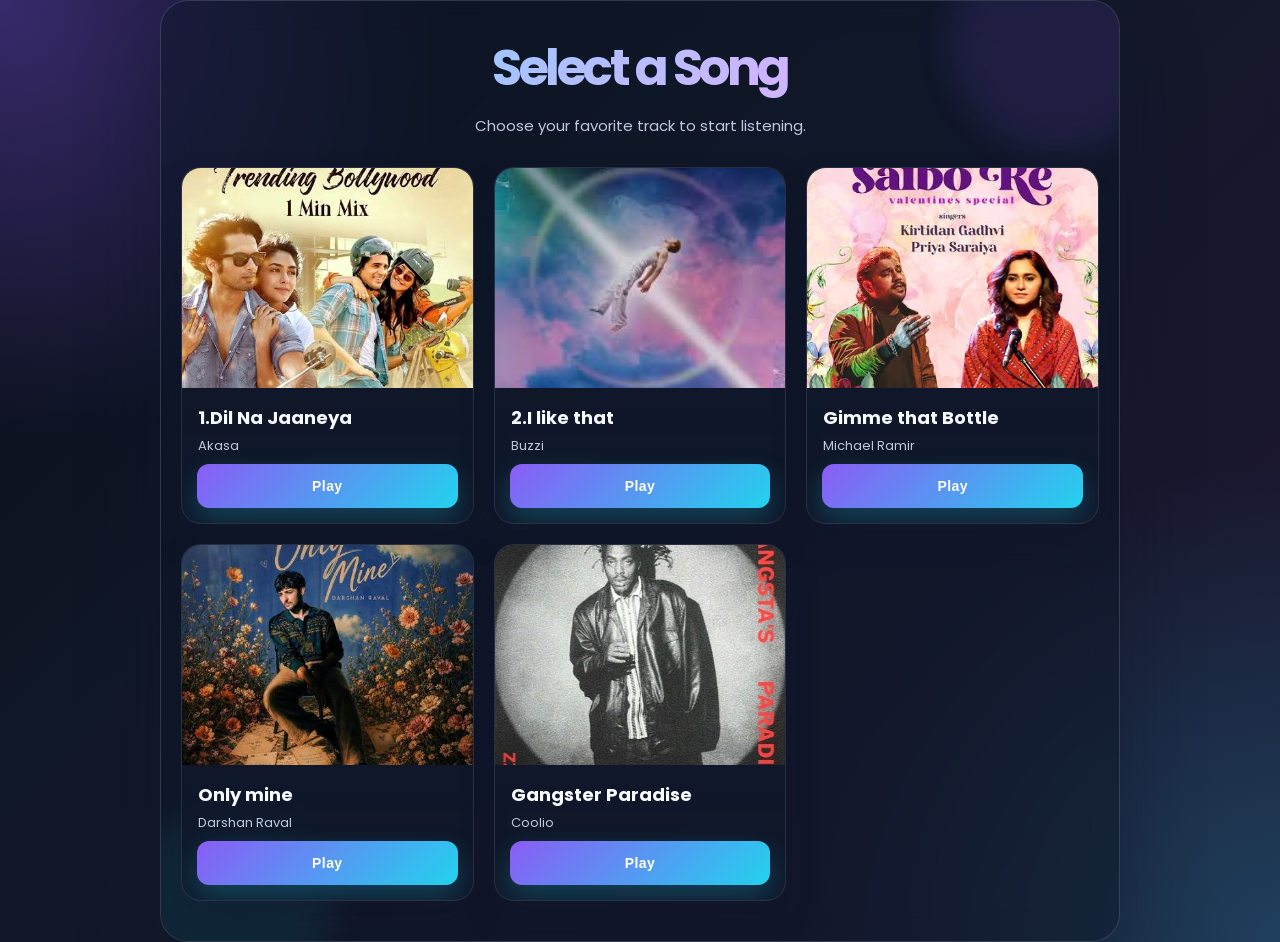
==== index.html @ 05fae1e7 "Add music player application" ====
<!DOCTYPE html>
<html lang="en">

<head>
  <meta charset="UTF-8">
  <meta name="viewport" content="width=device-width, initial-scale=1.0">
  <link
    href="https://fonts.googleapis.com/css2?family=Montserrat&amp;family=Poppins:wght@300;400;500;600;700;800;900&amp;display=swap"
    rel="stylesheet">
  <link rel="stylesheet" href="home.css">
  <title>Select a Song</title>
</head>

<body>
  <div class="selection-page">
    <div class="selection-header">
      <h1>Select a Song</h1>
      <p>Choose your favorite track to start listening.</p>
    </div>
    <div id="song-list" class="song-list"></div>
  </div>

  <script src="selection.js"></script>
</body>

</html>
---- home.css ----
:root {
  --bg-1: #070b17;
  --bg-2: #111827;
  --bg-3: #1e1633;
  --panel: rgba(15, 23, 42, 0.72);
  --panel-soft: rgba(17, 24, 39, 0.88);
  --line: rgba(148, 163, 184, 0.25);
  --text: #edf3ff;
  --muted: #bdc9df;
  --accent: #8b5cf6;
  --accent-2: #22d3ee;
  --accent-3: #f472b6;
  --shadow: rgba(139, 92, 246, 0.42);
}

* {
  padding: 0;
  margin: 0;
  box-sizing: border-box;
}

html {
  font-size: 62.5%;
}

body {
  font-family: 'Poppins', 'Montserrat', sans-serif;
  background:
    radial-gradient(circle at top left, rgba(139, 92, 246, 0.38), transparent 28%),
    radial-gradient(circle at bottom right, rgba(34, 211, 238, 0.22), transparent 30%),
    linear-gradient(135deg, var(--bg-1) 0%, var(--bg-2) 36%, var(--bg-3) 100%);
  min-height: 100vh;
  display: flex;
  justify-content: center;
  align-items: center;
  color: var(--text);
  -webkit-tap-highlight-color: transparent;
}

.container {
  width: min(42rem, 90vw);
}

.selection-page {
  width: min(96rem, 92vw);
  padding: 3rem 2rem 4rem;
  background: rgba(15, 23, 42, 0.52);
  border: 1px solid var(--line);
  border-radius: 2.8rem;
  box-shadow: 0 30px 80px rgba(15, 23, 42, 0.45);
  position: relative;
  overflow: hidden;
  backdrop-filter: blur(16px);
}

.selection-page::before,
.selection-page::after {
  content: "";
  position: absolute;
  border-radius: 50%;
  filter: blur(18px);
  opacity: 0.7;
}

.selection-page::before {
  width: 22rem;
  height: 22rem;
  background: rgba(139, 92, 246, 0.18);
  right: -5rem;
  top: -7rem;
}

.selection-page::after {
  width: 20rem;
  height: 20rem;
  background: rgba(34, 211, 238, 0.12);
  left: -3rem;
  bottom: -6rem;
}

.selection-header {
  position: relative;
  z-index: 1;
  text-align: center;
  margin-bottom: 3rem;
}

.selection-header h1 {
  font-size: clamp(3.2rem, 4vw, 5rem);
  margin-bottom: 0.8rem;
  background: linear-gradient(135deg, #ffffff 0%, #9cc7ff 30%, #d0b4ff 65%, #7dd3fc 100%);
  -webkit-background-clip: text;
  background-clip: text;
  color: transparent;
  letter-spacing: -0.07em;
}

.selection-header p {
  font-size: 1.5rem;
  color: var(--muted);
}

.song-list {
  position: relative;
  z-index: 1;
  display: grid;
  grid-template-columns: repeat(auto-fit, minmax(220px, 1fr));
  gap: 2rem;
}

.song-card {
  background: linear-gradient(180deg, rgba(18, 27, 42, 0.95), rgba(15, 23, 42, 0.8));
  border: 1px solid rgba(148, 163, 184, 0.18);
  border-radius: 2rem;
  overflow: hidden;
  box-shadow: 0 18px 32px rgba(15, 23, 42, 0.28);
  display: flex;
  flex-direction: column;
  transition: transform 0.25s ease, box-shadow 0.25s ease, border-color 0.25s ease;
}

.song-card:hover {
  transform: translateY(-6px);
  border-color: rgba(34, 211, 238, 0.55);
  box-shadow: 0 28px 48px rgba(34, 211, 238, 0.12);
}

.song-cover {
  width: 100%;
  height: 220px;
  object-fit: cover;
  display: block;
  filter: saturate(1.1) contrast(1.05);
}

.song-info {
  padding: 1.6rem 1.6rem 0.8rem;
  flex: 1;
}

.song-info h2 {
  font-size: 1.8rem;
  margin-bottom: 0.5rem;
  color: #f8fbff;
}

.song-info p {
  font-size: 1.3rem;
  color: var(--muted);
}

.song-button {
  margin: 0 1.5rem 1.5rem;
  border: none;
  background: linear-gradient(135deg, var(--accent), var(--accent-2));
  color: #fff;
  padding: 1rem 1.2rem;
  border-radius: 1.2rem;
  cursor: pointer;
  font-size: 1.4rem;
  font-weight: 700;
  letter-spacing: 0.03em;
  box-shadow: 0 12px 28px rgba(34, 211, 238, 0.24);
  transition: transform 0.2s ease, box-shadow 0.2s ease;
  min-height: 4.4rem;
  -webkit-tap-highlight-color: transparent;
}

.song-button:hover {
  transform: translateY(-2px);
  box-shadow: 0 16px 34px rgba(139, 92, 246, 0.28);
}

.player-container {
  padding-top: 2rem;
}

.back-link {
  display: inline-block;
  margin-bottom: 1.5rem;
  font-size: 1.4rem;
  color: #e0e7ff;
  text-decoration: none;
  font-weight: 600;
  opacity: 0.9;
}

.heading {
  color: #f8fbff;
  text-align: center;
  font-size: clamp(3rem, 5vw, 5rem);
  font-weight: 700;
  letter-spacing: 0.08em;
  text-transform: uppercase;
  margin-bottom: 1.5rem;
  text-shadow: 0 12px 25px rgba(139, 92, 246, 0.35);
}

.music-container {
  background: linear-gradient(180deg, rgba(15, 23, 42, 0.92), rgba(15, 23, 42, 0.78));
  border: 1px solid rgba(148, 163, 184, 0.2);
  border-radius: 2.2rem;
  box-shadow: 0 28px 55px rgba(15, 23, 42, 0.48);
  padding: 1rem 2rem 1.8rem;
  margin-top: 7rem;
  display: flex;
  flex-direction: column;
  justify-content: center;
  align-items: center;
  position: relative;
  overflow: hidden;
}

.music-container::before {
  content: "";
  position: absolute;
  inset: 0;
  background: linear-gradient(135deg, rgba(139, 92, 246, 0.14), rgba(34, 211, 238, 0.08));
  pointer-events: none;
}

#cover-box {
  border-radius: 1.8rem;
  box-shadow: 0 18px 30px rgba(15, 23, 42, 0.35);
  position: relative;
  bottom: 4rem;
  width: 85%;
  border: 1px solid rgba(255, 255, 255, 0.14);
  overflow: hidden;
}

#cover {
  border-radius: inherit;
  display: block;
  height: 100%;
  width: 100%;
  object-fit: cover;
}

#music-box,
#music-info,
#control-box,
#timer-bar {
  position: relative;
  z-index: 1;
}

#music-box {
  width: 100%;
}

#music-info {
  text-align: center;
  width: 100%;
  position: relative;
  bottom: 2rem;
}

#title {
  font-size: 2.3rem;
  font-weight: 700;
  color: #fff;
}

#artist {
  font-size: 1.4rem;
  font-weight: 500;
  color: var(--muted);
  margin-top: 0.4rem;
}

#progress-container {
  height: 0.7rem;
  width: 100%;
  background: rgba(148, 163, 184, 0.16);
  margin: 2rem 0 1rem;
  cursor: pointer;
  border-radius: 999px;
  overflow: hidden;
}

#progress {
  background: linear-gradient(90deg, var(--accent), var(--accent-2), var(--accent-3));
  width: 0%;
  height: inherit;
  border-radius: inherit;
  transition: width 100ms ease-in;
  box-shadow: 0 0 18px rgba(34, 211, 238, 0.4);
}

#timer-bar {
  display: flex;
  justify-content: space-between;
  font-size: 1.3rem;
  color: var(--muted);
}

#control-box {
  display: flex;
  justify-content: center;
  align-items: center;
  padding: 1rem 0 0.2rem;
  gap: 1rem;
}

.btn {
  display: inline-flex;
  align-items: center;
  justify-content: center;
  font-size: 2.1rem;
  font-weight: 700;
  font-family: 'Segoe UI Symbol', 'Arial', sans-serif;
  width: 5rem;
  height: 5rem;
  min-width: 5rem;
  min-height: 5rem;
  cursor: pointer;
  border: 1px solid rgba(148, 163, 184, 0.18);
  outline: none;
  border-radius: 50%;
  background: rgba(148, 163, 184, 0.08);
  color: #dfe8ff;
  transition: transform 0.2s ease, background 0.2s ease, color 0.2s ease, box-shadow 0.2s ease;
  padding: 0;
  -webkit-tap-highlight-color: transparent;
}

.special-btn {
  display: inline-flex;
  align-items: center;
  justify-content: center;
  background: linear-gradient(135deg, #8b5cf6 0%, #6ee7f9 100%);
  color: #fff;
  font-size: 2.8rem;
  font-weight: 700;
  font-family: 'Segoe UI Symbol', 'Arial', sans-serif;
  width: 6.8rem;
  height: 6.8rem;
  min-width: 6.8rem;
  min-height: 6.8rem;
  margin: 0 0.5rem;
  padding: 0;
  cursor: pointer;
  border: 2px solid rgba(255, 255, 255, 0.25);
  outline: none;
  border-radius: 50%;
  box-shadow: 0 18px 34px rgba(139, 92, 246, 0.38), inset 0 2px 12px rgba(255, 255, 255, 0.24);
  transition: transform 0.2s ease, box-shadow 0.2s ease, filter 0.2s ease;
  line-height: 1;
  -webkit-tap-highlight-color: transparent;
}

.logout-btn {
  display: inline-flex;
  align-items: center;
  justify-content: center;
  margin-top: 1.5rem;
  text-decoration: none;
  color: #fff;
  background: linear-gradient(135deg, rgba(153, 69, 255, 0.95), rgba(34, 211, 238, 0.9));
  padding: 1rem 2rem;
  border-radius: 999px;
  font-weight: 600;
  box-shadow: 0 12px 30px rgba(34, 211, 238, 0.2);
  transition: transform 0.2s ease, box-shadow 0.2s ease;
}

@media (hover: hover) {
  .btn:hover {
    transform: translateY(-2px);
    background: rgba(148, 163, 184, 0.14);
    color: #fff;
    box-shadow: 0 10px 18px rgba(15, 23, 42, 0.3);
  }

  .special-btn:hover {
    transform: translateY(-2px) scale(1.02);
    filter: brightness(1.08);
    box-shadow: 0 22px 38px rgba(139, 92, 246, 0.46);
  }

  .logout-btn:hover {
    transform: translateY(-2px);
    box-shadow: 0 16px 32px rgba(34, 211, 238, 0.24);
  }
}

@media (max-width: 600px) {
  html {
    font-size: 56.25%;
  }

  body {
    padding: 1.6rem 0;
    align-items: flex-start;
  }

  .container {
    width: min(100%, 92vw);
  }

  .selection-page {
    width: min(100%, 92vw);
    padding: 2.2rem 1.2rem 2.6rem;
    border-radius: 2rem;
  }

  .selection-header {
    margin-bottom: 2.4rem;
  }

  .selection-header h1 {
    font-size: 2.8rem;
    line-height: 1.1;
  }

  .selection-header p {
    font-size: 1.3rem;
  }

  .song-list {
    gap: 1.4rem;
    grid-template-columns: 1fr;
  }

  .song-card {
    border-radius: 1.5rem;
  }

  .song-cover {
    height: 180px;
  }

  .song-info {
    padding: 1.3rem 1.3rem 0.8rem;
  }

  .song-info h2 {
    font-size: 1.7rem;
  }

  .song-info p {
    font-size: 1.2rem;
  }

  .song-button {
    margin: 0 1.3rem 1.3rem;
    padding: 0.9rem 1rem;
    font-size: 1.3rem;
  }

  .music-container {
    margin-top: 3.5rem;
    padding: 1rem 1.2rem 1.6rem;
    border-radius: 1.8rem;
  }

  #cover-box {
    width: 88%;
    bottom: 2.8rem;
    border-radius: 1.3rem;
  }

  #music-info {
    bottom: 1.2rem;
  }

  #title {
    font-size: 1.9rem;
  }

  #artist {
    font-size: 1.3rem;
  }

  #progress-container {
    margin-top: 1.6rem;
  }

  #control-box {
    gap: 0.8rem;
    padding-top: 0.7rem;
  }

  .btn {
    width: 4.8rem;
    height: 4.8rem;
    min-width: 4.8rem;
    min-height: 4.8rem;
    font-size: 1.8rem;
  }

  .special-btn {
    width: 6.1rem;
    height: 6.1rem;
    min-width: 6.1rem;
    min-height: 6.1rem;
    font-size: 2.4rem;
  }

  .logout-btn {
    padding: 0.9rem 1.5rem;
    font-size: 1.2rem;
  }

  .heading {
    font-size: 2.6rem;
    letter-spacing: 0.05em;
    margin-bottom: 1rem;
  }

  .player-container {
    padding-top: 1.2rem;
  }

  .back-link {
    font-size: 1.2rem;
    margin-bottom: 1rem;
  }
}
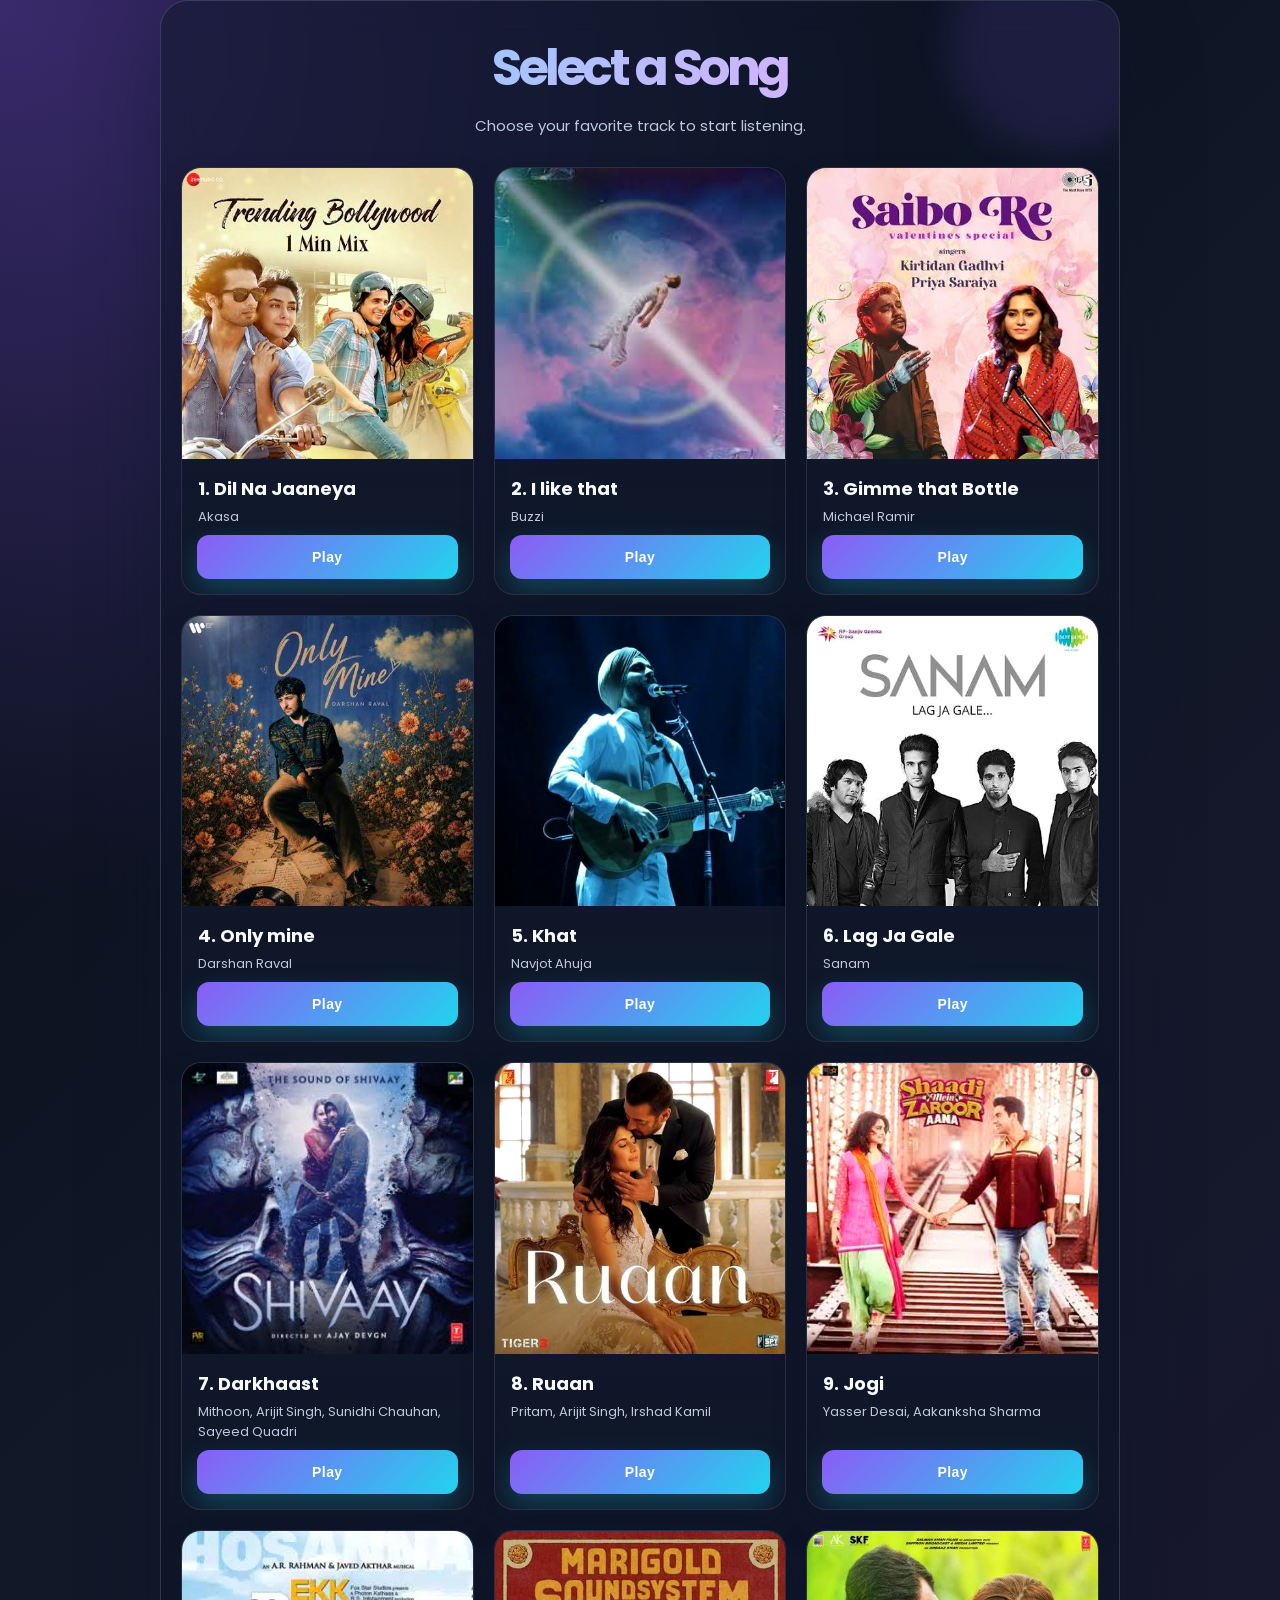
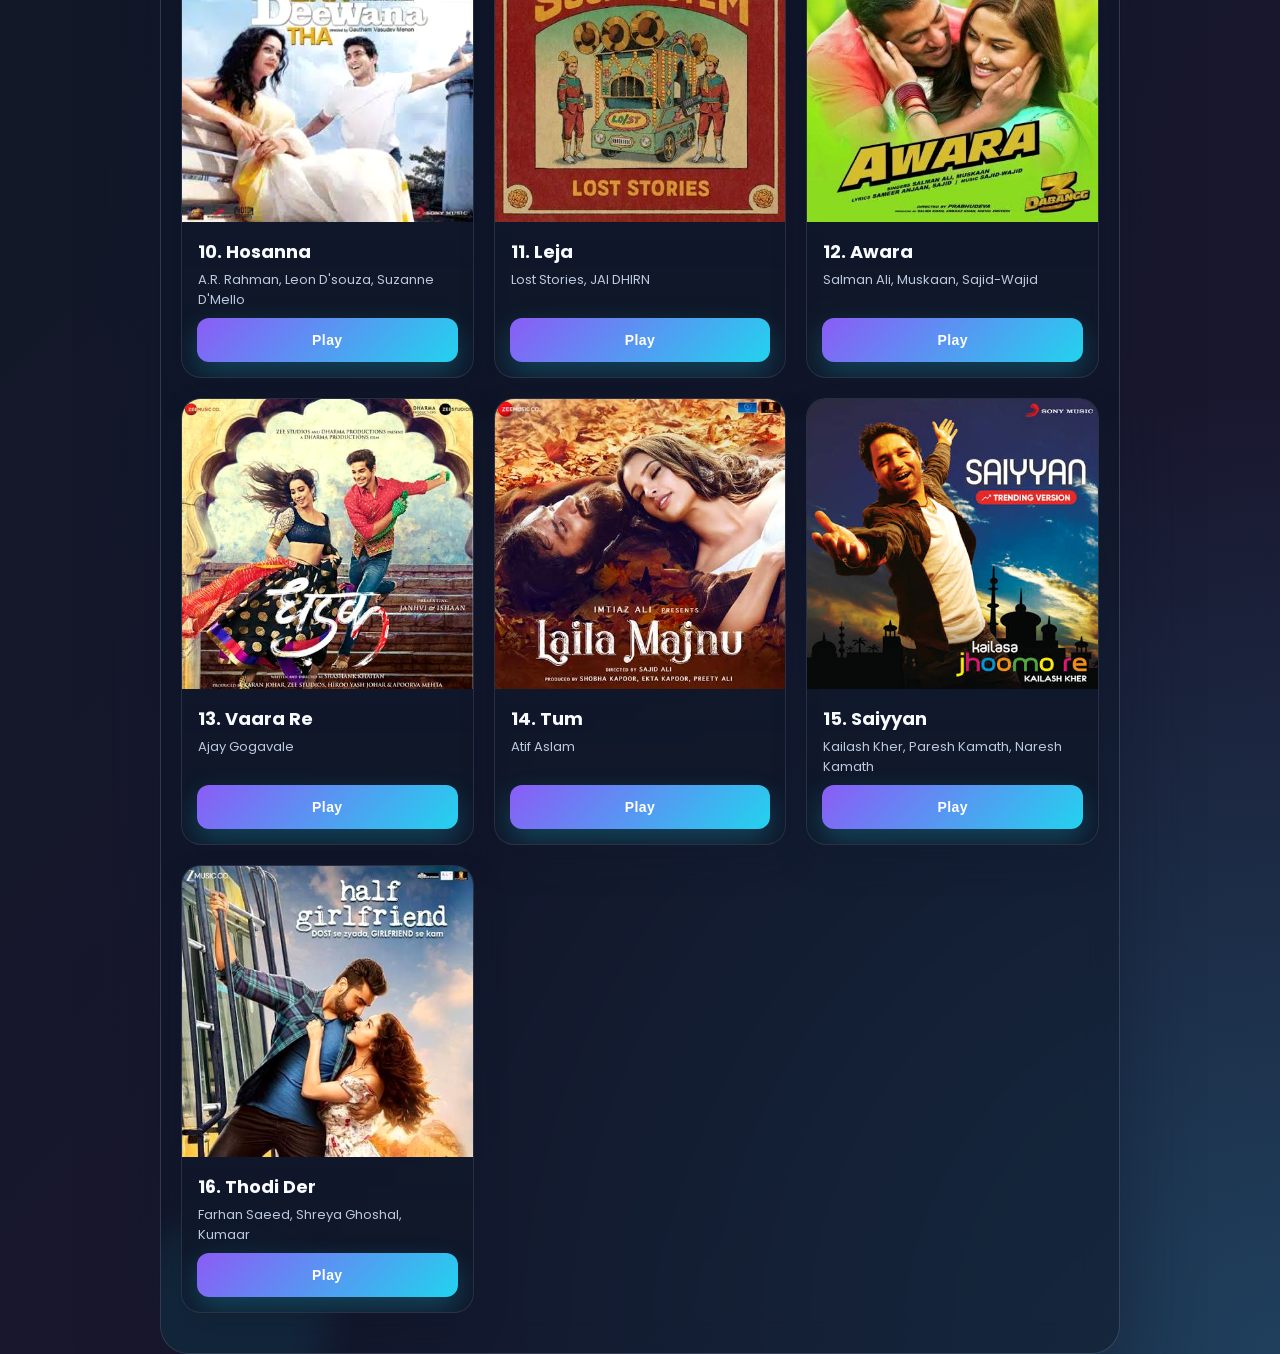
==== commit bc3fdd5b: "make sure" ====
--- a/index.html
+++ b/index.html
@@ -7,7 +7,7 @@
   <link
     href="https://fonts.googleapis.com/css2?family=Montserrat&amp;family=Poppins:wght@300;400;500;600;700;800;900&amp;display=swap"
     rel="stylesheet">
-  <link rel="stylesheet" href="home.css">
+  <link rel="stylesheet" href="home.css?v=2">
   <title>Select a Song</title>
 </head>
 
@@ -20,7 +20,7 @@
     <div id="song-list" class="song-list"></div>
   </div>
 
-  <script src="selection.js"></script>
+  <script src="selection.js?v=2"></script>
 </body>
 
 </html>
--- a/home.css
+++ b/home.css
@@ -116,6 +116,7 @@
   box-shadow: 0 18px 32px rgba(15, 23, 42, 0.28);
   display: flex;
   flex-direction: column;
+  cursor: pointer;
   transition: transform 0.25s ease, box-shadow 0.25s ease, border-color 0.25s ease;
 }
 
@@ -127,10 +128,18 @@
 
 .song-cover {
   width: 100%;
-  height: 220px;
+  height: auto;
+  aspect-ratio: 1 / 1;
   object-fit: cover;
+  object-position: center;
   display: block;
-  filter: saturate(1.1) contrast(1.05);
+  filter: saturate(1.08) contrast(1.04);
+  transition: transform 0.35s ease, filter 0.35s ease;
+}
+
+.song-card:hover .song-cover {
+  transform: scale(1.035);
+  filter: saturate(1.16) contrast(1.06);
 }
 
 .song-info {
@@ -176,13 +185,26 @@
 }
 
 .back-link {
-  display: inline-block;
-  margin-bottom: 1.5rem;
+  display: inline-flex;
+  align-items: center;
+  gap: 0.6rem;
+  margin: 0 auto 1.5rem 0;
+  padding: 0.8rem 1.3rem;
+  border-radius: 999px;
   font-size: 1.4rem;
-  color: #e0e7ff;
+  color: #f8fbff;
   text-decoration: none;
   font-weight: 600;
-  opacity: 0.9;
+  background: rgba(148, 163, 184, 0.1);
+  border: 1px solid rgba(148, 163, 184, 0.18);
+  box-shadow: 0 12px 28px rgba(15, 23, 42, 0.2);
+  transition: transform 0.2s ease, background 0.2s ease, border-color 0.2s ease;
+}
+
+.back-link:hover {
+  transform: translateY(-2px);
+  background: rgba(34, 211, 238, 0.12);
+  border-color: rgba(34, 211, 238, 0.38);
 }
 
 .heading {
@@ -225,6 +247,8 @@
   position: relative;
   bottom: 4rem;
   width: 85%;
+  max-width: 32rem;
+  aspect-ratio: 1 / 1;
   border: 1px solid rgba(255, 255, 255, 0.14);
   overflow: hidden;
 }
@@ -270,22 +294,63 @@
 }
 
 #progress-container {
-  height: 0.7rem;
+  position: relative;
+  height: 2.4rem;
   width: 100%;
-  background: rgba(148, 163, 184, 0.16);
-  margin: 2rem 0 1rem;
+  margin: 1.2rem 0 0.6rem;
   cursor: pointer;
   border-radius: 999px;
-  overflow: hidden;
+  touch-action: none;
+  user-select: none;
+}
+
+#progress-container::before {
+  content: "";
+  position: absolute;
+  top: 50%;
+  right: 0;
+  left: 0;
+  height: 0.7rem;
+  transform: translateY(-50%);
+  border-radius: inherit;
+  background: rgba(148, 163, 184, 0.16);
+}
+
+#progress-container:focus-visible {
+  outline: 2px solid var(--accent-2);
+  outline-offset: 2px;
 }
 
 #progress {
+  position: absolute;
+  top: 50%;
+  left: 0;
+  z-index: 1;
   background: linear-gradient(90deg, var(--accent), var(--accent-2), var(--accent-3));
   width: 0%;
-  height: inherit;
+  height: 0.7rem;
+  transform: translateY(-50%);
   border-radius: inherit;
   transition: width 100ms ease-in;
   box-shadow: 0 0 18px rgba(34, 211, 238, 0.4);
+}
+
+#progress::after {
+  content: "";
+  position: absolute;
+  top: 50%;
+  right: -0.6rem;
+  width: 1.2rem;
+  height: 1.2rem;
+  transform: translateY(-50%);
+  border: 2px solid #fff;
+  border-radius: 50%;
+  background: var(--accent-2);
+  box-shadow: 0 0 10px rgba(34, 211, 238, 0.55);
+}
+
+#progress-container.is-seeking #progress {
+  transition: none;
 }
 
 #timer-bar {
@@ -350,6 +415,12 @@
   -webkit-tap-highlight-color: transparent;
 }
 
+.btn:focus-visible,
+.special-btn:focus-visible {
+  outline: 2px solid #fff;
+  outline-offset: 4px;
+}
+
 .logout-btn {
   display: inline-flex;
   align-items: center;
@@ -424,45 +495,56 @@
   }
 
   .song-card {
+    display: grid;
+    grid-template-columns: 7.2rem minmax(0, 1fr) auto;
+    align-items: center;
+    gap: 1.2rem;
     border-radius: 1.5rem;
+    padding: 0.8rem;
   }
 
   .song-cover {
-    height: 180px;
+    width: 7.2rem;
+    height: 7.2rem;
+    border-radius: 1rem;
   }
 
   .song-info {
-    padding: 1.3rem 1.3rem 0.8rem;
+    min-width: 0;
+    padding: 0;
   }
 
   .song-info h2 {
-    font-size: 1.7rem;
+    font-size: 1.5rem;
+    line-height: 1.25;
   }
 
   .song-info p {
-    font-size: 1.2rem;
+    font-size: 1.15rem;
+    line-height: 1.3;
   }
 
   .song-button {
-    margin: 0 1.3rem 1.3rem;
-    padding: 0.9rem 1rem;
+    margin: 0;
+    padding: 0.8rem 1rem;
     font-size: 1.3rem;
   }
 
   .music-container {
-    margin-top: 3.5rem;
-    padding: 1rem 1.2rem 1.6rem;
+    margin-top: 2rem;
+    padding: 1.6rem 1.2rem 1.8rem;
     border-radius: 1.8rem;
   }
 
   #cover-box {
-    width: 88%;
-    bottom: 2.8rem;
+    width: min(80%, 24rem);
+    bottom: 0;
     border-radius: 1.3rem;
+    margin: 0 auto 1.6rem;
   }
 
   #music-info {
-    bottom: 1.2rem;
+    bottom: 0;
   }
 
   #title {
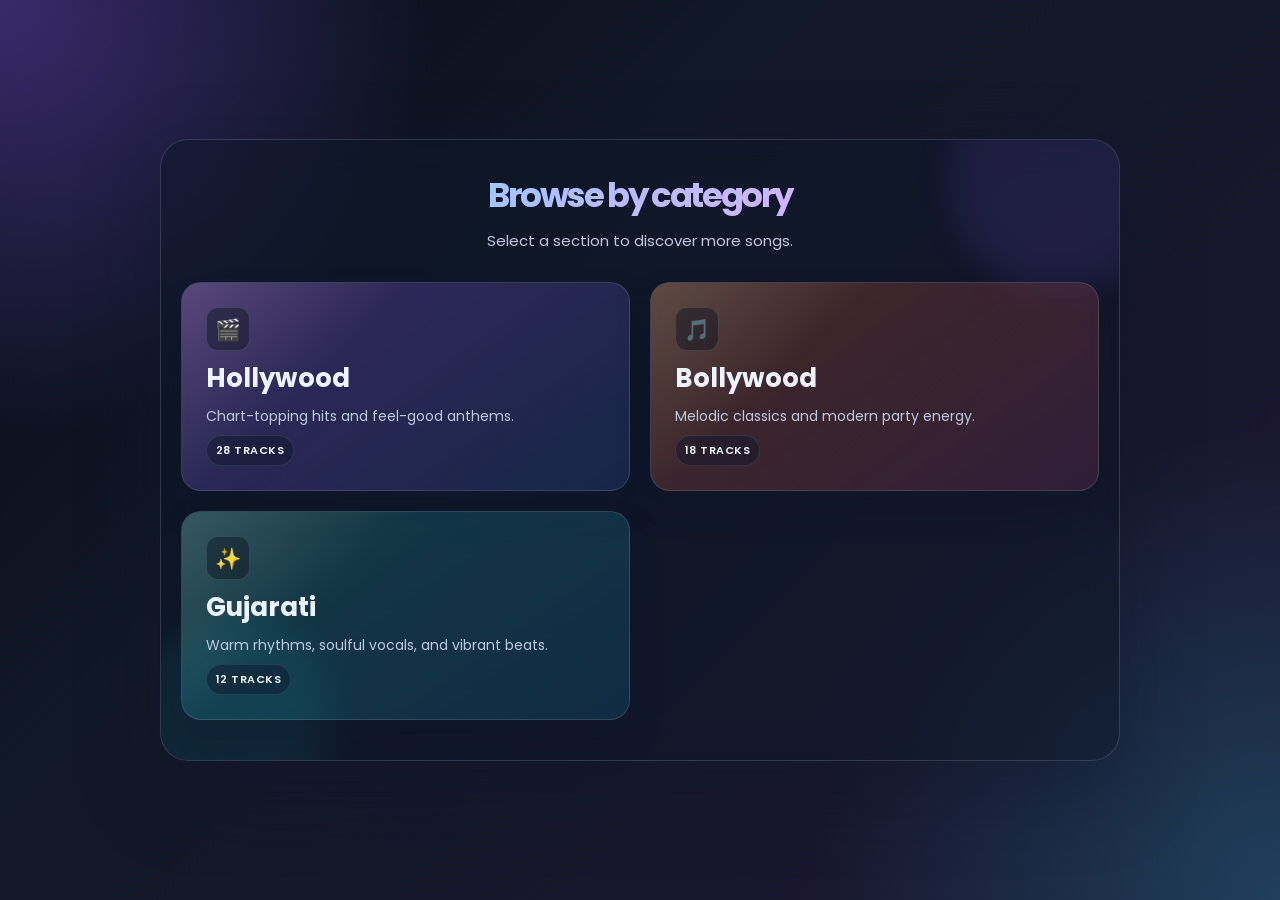
==== commit 7e09da05: "please commit the changes" ====
--- a/index.html
+++ b/index.html
@@ -7,20 +7,38 @@
   <link
     href="https://fonts.googleapis.com/css2?family=Montserrat&amp;family=Poppins:wght@300;400;500;600;700;800;900&amp;display=swap"
     rel="stylesheet">
-  <link rel="stylesheet" href="home.css?v=2">
-  <title>Select a Song</title>
+  <link rel="stylesheet" href="home.css?v=5">
+  <title>Choose a Music Category</title>
 </head>
 
 <body>
   <div class="selection-page">
     <div class="selection-header">
-      <h1>Select a Song</h1>
-      <p>Choose your favorite track to start listening.</p>
+      <h2>Browse by category</h2>
+      <p>Select a section to discover more songs.</p>
     </div>
-    <div id="song-list" class="song-list"></div>
+
+    <nav class="category-list" aria-label="Music categories">
+      <a class="category-card hollywood" href="songs.html?category=Hollywood">
+        <span class="card-icon" aria-hidden="true">🎬</span>
+        <span class="category-card-title">Hollywood</span>
+        <span class="category-card-description">Chart-topping hits and feel-good anthems.</span>
+        <span class="card-meta">28 tracks</span>
+      </a>
+      <a class="category-card bollywood" href="songs.html?category=Bollywood">
+        <span class="card-icon" aria-hidden="true">🎵</span>
+        <span class="category-card-title">Bollywood</span>
+        <span class="category-card-description">Melodic classics and modern party energy.</span>
+        <span class="card-meta">18 tracks</span>
+      </a>
+      <a class="category-card gujarati" href="songs.html?category=Gujarati">
+        <span class="card-icon" aria-hidden="true">✨</span>
+        <span class="category-card-title">Gujarati</span>
+        <span class="category-card-description">Warm rhythms, soulful vocals, and vibrant beats.</span>
+        <span class="card-meta">12 tracks</span>
+      </a>
+    </nav>
   </div>
-
-  <script src="selection.js?v=2"></script>
 </body>
 
 </html>
--- a/home.css
+++ b/home.css
@@ -85,7 +85,8 @@
   margin-bottom: 3rem;
 }
 
-.selection-header h1 {
+.selection-header h1,
+.selection-header h2 {
   font-size: clamp(3.2rem, 4vw, 5rem);
   margin-bottom: 0.8rem;
   background: linear-gradient(135deg, #ffffff 0%, #9cc7ff 30%, #d0b4ff 65%, #7dd3fc 100%);
@@ -95,9 +96,117 @@
   letter-spacing: -0.07em;
 }
 
+.selection-header h2 {
+  font-size: clamp(2.4rem, 3vw, 3.4rem);
+}
+
 .selection-header p {
   font-size: 1.5rem;
   color: var(--muted);
+}
+
+.category-list {
+  position: relative;
+  z-index: 1;
+  display: grid;
+  grid-template-columns: repeat(2, minmax(0, 1fr));
+  gap: 2rem;
+}
+
+.category-card {
+  position: relative;
+  min-height: 18rem;
+  padding: 2.4rem;
+  display: flex;
+  flex-direction: column;
+  justify-content: flex-end;
+  gap: 0.8rem;
+  border: 1px solid rgba(148, 163, 184, 0.22);
+  border-radius: 2rem;
+  background: linear-gradient(145deg, rgba(139, 92, 246, 0.28), rgba(34, 211, 238, 0.12));
+  box-shadow: 0 18px 32px rgba(15, 23, 42, 0.28);
+  color: var(--text);
+  text-decoration: none;
+  transition: transform 0.25s ease, border-color 0.25s ease, box-shadow 0.25s ease;
+  overflow: hidden;
+}
+
+.category-card::before {
+  content: "";
+  position: absolute;
+  inset: 0;
+  background: linear-gradient(135deg, rgba(255, 255, 255, 0.15), transparent 35%);
+  pointer-events: none;
+}
+
+.category-card.hollywood {
+  background: linear-gradient(145deg, rgba(168, 85, 247, 0.28), rgba(59, 130, 246, 0.15));
+}
+
+.category-card.bollywood {
+  background: linear-gradient(145deg, rgba(249, 115, 22, 0.22), rgba(236, 72, 153, 0.14));
+}
+
+.category-card.gujarati {
+  background: linear-gradient(145deg, rgba(45, 212, 191, 0.2), rgba(14, 165, 233, 0.14));
+}
+
+.category-card:hover {
+  transform: translateY(-5px);
+  border-color: rgba(34, 211, 238, 0.55);
+  box-shadow: 0 28px 48px rgba(34, 211, 238, 0.12);
+}
+
+.category-card:focus-visible {
+  outline: 2px solid var(--accent-2);
+  outline-offset: 3px;
+}
+
+.card-icon {
+  position: relative;
+  z-index: 1;
+  display: inline-flex;
+  align-items: center;
+  justify-content: center;
+  width: 4.4rem;
+  height: 4.4rem;
+  border-radius: 1.2rem;
+  background: rgba(13, 18, 32, 0.45);
+  border: 1px solid rgba(255, 255, 255, 0.12);
+  font-size: 2.1rem;
+}
+
+.category-card-title {
+  position: relative;
+  z-index: 1;
+  font-size: 2.6rem;
+  font-weight: 700;
+}
+
+.category-card-description {
+  position: relative;
+  z-index: 1;
+  color: var(--muted);
+  font-size: 1.4rem;
+  line-height: 1.5;
+}
+
+.card-meta {
+  position: relative;
+  z-index: 1;
+  align-self: flex-start;
+  display: inline-flex;
+  align-items: center;
+  gap: 0.6rem;
+  padding: 0.6rem 0.9rem;
+  border-radius: 999px;
+  background: rgba(15, 23, 42, 0.46);
+  border: 1px solid rgba(148, 163, 184, 0.16);
+  font-size: 1.1rem;
+  font-weight: 600;
+  letter-spacing: 0.04em;
+  text-transform: uppercase;
+  color: #eef7ff;
 }
 
 .song-list {
@@ -126,6 +235,11 @@
   box-shadow: 0 28px 48px rgba(34, 211, 238, 0.12);
 }
 
+.song-card:focus-visible {
+  outline: 2px solid var(--accent-2);
+  outline-offset: 3px;
+}
+
 .song-cover {
   width: 100%;
   height: auto;
@@ -148,6 +262,12 @@
 }
 
 .song-info h2 {
+  font-size: 1.8rem;
+  margin-bottom: 0.5rem;
+  color: #f8fbff;
+}
+
+.song-info h3 {
   font-size: 1.8rem;
   margin-bottom: 0.5rem;
   color: #f8fbff;
@@ -184,6 +304,253 @@
   padding-top: 2rem;
 }
 
+.songs-view[hidden],
+.player-container[hidden] {
+  display: none;
+}
+
+.songs-view {
+  position: fixed;
+  inset: 0;
+  z-index: 5;
+  overflow-y: auto;
+  padding: 2.4rem 0 10rem;
+  background:
+    radial-gradient(circle at top left, rgba(139, 92, 246, 0.28), transparent 30%),
+    linear-gradient(135deg, var(--bg-1), var(--bg-2) 55%, var(--bg-3));
+}
+
+.songs-view-content {
+  width: min(110rem, 94vw);
+  margin: 0 auto;
+}
+
+.songs-view .selection-header {
+  margin: 1rem 0 2.4rem;
+}
+
+.songs-view .selection-header h1 {
+  font-size: clamp(2.8rem, 4vw, 4.2rem);
+}
+
+.songs-view .song-list {
+  grid-template-columns: 1fr;
+  gap: 0.8rem;
+}
+
+.songs-view .song-card {
+  display: grid;
+  grid-template-columns: 6.4rem minmax(0, 1fr) auto;
+  align-items: center;
+  gap: 1.4rem;
+  padding: 0.8rem 1.2rem 0.8rem 0.8rem;
+  border-radius: 1.4rem;
+}
+
+.songs-view .song-card:hover {
+  transform: none;
+  background: rgba(148, 163, 184, 0.12);
+}
+
+.songs-view .song-card.is-current {
+  border-color: rgba(34, 211, 238, 0.45);
+  background: rgba(34, 211, 238, 0.1);
+}
+
+.songs-view .song-cover {
+  width: 6.4rem;
+  height: 6.4rem;
+  border-radius: 0.8rem;
+}
+
+.songs-view .song-info {
+  padding: 0;
+}
+
+.songs-view .song-info h2 {
+  margin-bottom: 0.3rem;
+}
+
+.songs-view .song-button {
+  margin: 0;
+}
+
+.mini-player {
+  position: fixed;
+  left: 50%;
+  bottom: 0.9rem;
+  z-index: 6;
+  display: grid;
+  grid-template-columns: minmax(0, 1fr) auto minmax(0, 1.15fr);
+  align-items: center;
+  gap: 1.2rem;
+  width: min(86vw, 88rem);
+  min-height: 6.4rem;
+  padding: 0.7rem 1.2rem;
+  transform: translateX(-50%);
+  border: 1px solid rgba(148, 163, 184, 0.24);
+  border-radius: 1.8rem;
+  background:
+    linear-gradient(120deg, rgba(25, 31, 51, 0.98), rgba(8, 14, 29, 0.98) 58%),
+    var(--panel-soft);
+  box-shadow:
+    0 18px 50px rgba(0, 0, 0, 0.48),
+    0 0 28px rgba(139, 92, 246, 0.12);
+  backdrop-filter: blur(18px);
+}
+
+.mini-track {
+  min-width: 0;
+  display: flex;
+  align-items: center;
+  gap: 0.9rem;
+  padding: 0;
+  border: 0;
+  background: transparent;
+  color: inherit;
+  font: inherit;
+  text-align: left;
+  cursor: pointer;
+}
+
+.mini-track:focus-visible {
+  outline: 2px solid var(--accent-2);
+  outline-offset: 3px;
+  border-radius: 0.8rem;
+}
+
+.mini-cover {
+  width: 4.4rem;
+  height: 4.4rem;
+  flex: 0 0 auto;
+  border-radius: 1rem;
+  object-fit: cover;
+  box-shadow: 0 5px 16px rgba(0, 0, 0, 0.38);
+}
+
+.mini-track-info {
+  min-width: 0;
+  display: flex;
+  flex-direction: column;
+  gap: 0.3rem;
+}
+
+.mini-title-row {
+  min-width: 0;
+  display: flex;
+  align-items: center;
+  gap: 0.6rem;
+}
+
+.mini-track-info strong,
+.mini-track-info span {
+  overflow: hidden;
+  text-overflow: ellipsis;
+  white-space: nowrap;
+}
+
+.mini-track-info strong {
+  font-size: 1.3rem;
+}
+
+.mini-equalizer {
+  display: inline-flex;
+  align-items: flex-end;
+  gap: 0.2rem;
+  height: 1.2rem;
+  flex: 0 0 auto;
+  opacity: 0;
+  transition: opacity 0.2s ease;
+}
+
+.mini-player.is-playing .mini-equalizer {
+  opacity: 1;
+}
+
+.mini-equalizer i {
+  width: 0.25rem;
+  height: 35%;
+  border-radius: 1rem;
+  background: linear-gradient(180deg, var(--accent-2), var(--accent));
+  transform-origin: bottom;
+}
+
+.mini-player.is-playing .mini-equalizer i {
+  animation: mini-equalize 0.8s ease-in-out infinite alternate;
+}
+
+.mini-player.is-playing .mini-equalizer i:nth-child(2) {
+  animation-delay: 0.2s;
+}
+
+.mini-player.is-playing .mini-equalizer i:nth-child(3) {
+  animation-delay: 0.4s;
+}
+
+@keyframes mini-equalize {
+  from {
+    transform: scaleY(0.5);
+  }
+  to {
+    transform: scaleY(2.4);
+  }
+}
+
+@media (prefers-reduced-motion: reduce) {
+  .mini-player.is-playing .mini-equalizer i {
+    animation: none;
+    height: 80%;
+  }
+}
+
+.mini-track-info span {
+  color: var(--muted);
+  font-size: 1.2rem;
+}
+
+.mini-controls {
+  display: flex;
+  align-items: center;
+  gap: 0.65rem;
+}
+
+.mini-controls .btn {
+  width: 3.3rem;
+  height: 3.3rem;
+  min-width: 3.3rem;
+  min-height: 3.3rem;
+  font-size: 1.6rem;
+  border-color: transparent;
+  background: transparent;
+}
+
+.mini-controls .special-btn {
+  width: 3.9rem;
+  height: 3.9rem;
+  min-width: 3.9rem;
+  min-height: 3.9rem;
+  margin: 0 0.2rem;
+  font-size: 1.8rem;
+  box-shadow: 0 8px 22px rgba(139, 92, 246, 0.3);
+}
+
+.mini-progress {
+  display: flex;
+  align-items: center;
+  min-width: 0;
+  gap: 0.8rem;
+  color: var(--muted);
+  font-size: 1.1rem;
+}
+
+.mini-progress input {
+  min-width: 0;
+  width: 100%;
+  height: 0.4rem;
+  accent-color: var(--accent-2);
+  cursor: pointer;
+}
+
 .back-link {
   display: inline-flex;
   align-items: center;
@@ -291,6 +658,13 @@
   font-weight: 500;
   color: var(--muted);
   margin-top: 0.4rem;
+}
+
+#playback-message {
+  margin-top: 0.8rem;
+  color: #fca5a5;
+  font-size: 1.2rem;
+  line-height: 1.5;
 }
 
 #progress-container {
@@ -480,13 +854,38 @@
     margin-bottom: 2.4rem;
   }
 
-  .selection-header h1 {
+  .selection-header h1,
+  .selection-header h2 {
     font-size: 2.8rem;
     line-height: 1.1;
   }
 
   .selection-header p {
     font-size: 1.3rem;
+  }
+
+  .topbar {
+    flex-direction: column;
+    align-items: stretch;
+    margin-bottom: 1.8rem;
+  }
+
+  .brand {
+    justify-content: center;
+  }
+
+  .category-list {
+    grid-template-columns: 1fr;
+    gap: 1.4rem;
+  }
+
+  .category-card {
+    min-height: 13rem;
+    padding: 1.8rem;
+  }
+
+  .category-card-title {
+    font-size: 2.2rem;
   }
 
   .song-list {
@@ -514,7 +913,8 @@
     padding: 0;
   }
 
-  .song-info h2 {
+  .song-info h2,
+  .song-info h3 {
     font-size: 1.5rem;
     line-height: 1.25;
   }
@@ -595,6 +995,67 @@
     padding-top: 1.2rem;
   }
 
+  .songs-view {
+    padding-top: 1.6rem;
+    padding-bottom: 10rem;
+  }
+
+  .songs-view .song-card {
+    grid-template-columns: 5.6rem minmax(0, 1fr) auto;
+    gap: 1rem;
+  }
+
+  .songs-view .song-cover {
+    width: 5.6rem;
+    height: 5.6rem;
+  }
+
+  .mini-player {
+    grid-template-columns: 1fr auto;
+    bottom: 0.8rem;
+    gap: 0.6rem 1rem;
+    width: calc(100vw - 1.6rem);
+    min-height: 7.2rem;
+    padding: 0.8rem 1rem;
+    border-radius: 1.5rem;
+  }
+
+  .mini-cover {
+    width: 4rem;
+    height: 4rem;
+  }
+
+  .mini-track-info strong {
+    font-size: 1.2rem;
+  }
+
+  .mini-track-info span {
+    font-size: 1.1rem;
+  }
+
+  .mini-controls {
+    gap: 0.6rem;
+  }
+
+  .mini-controls .btn {
+    width: 3rem;
+    height: 3rem;
+    min-width: 3rem;
+    min-height: 3rem;
+  }
+
+  .mini-controls .special-btn {
+    width: 3.6rem;
+    height: 3.6rem;
+    min-width: 3.6rem;
+    min-height: 3.6rem;
+  }
+
+  .mini-progress {
+    grid-column: 1 / -1;
+    gap: 0.6rem;
+  }
+
   .back-link {
     font-size: 1.2rem;
     margin-bottom: 1rem;
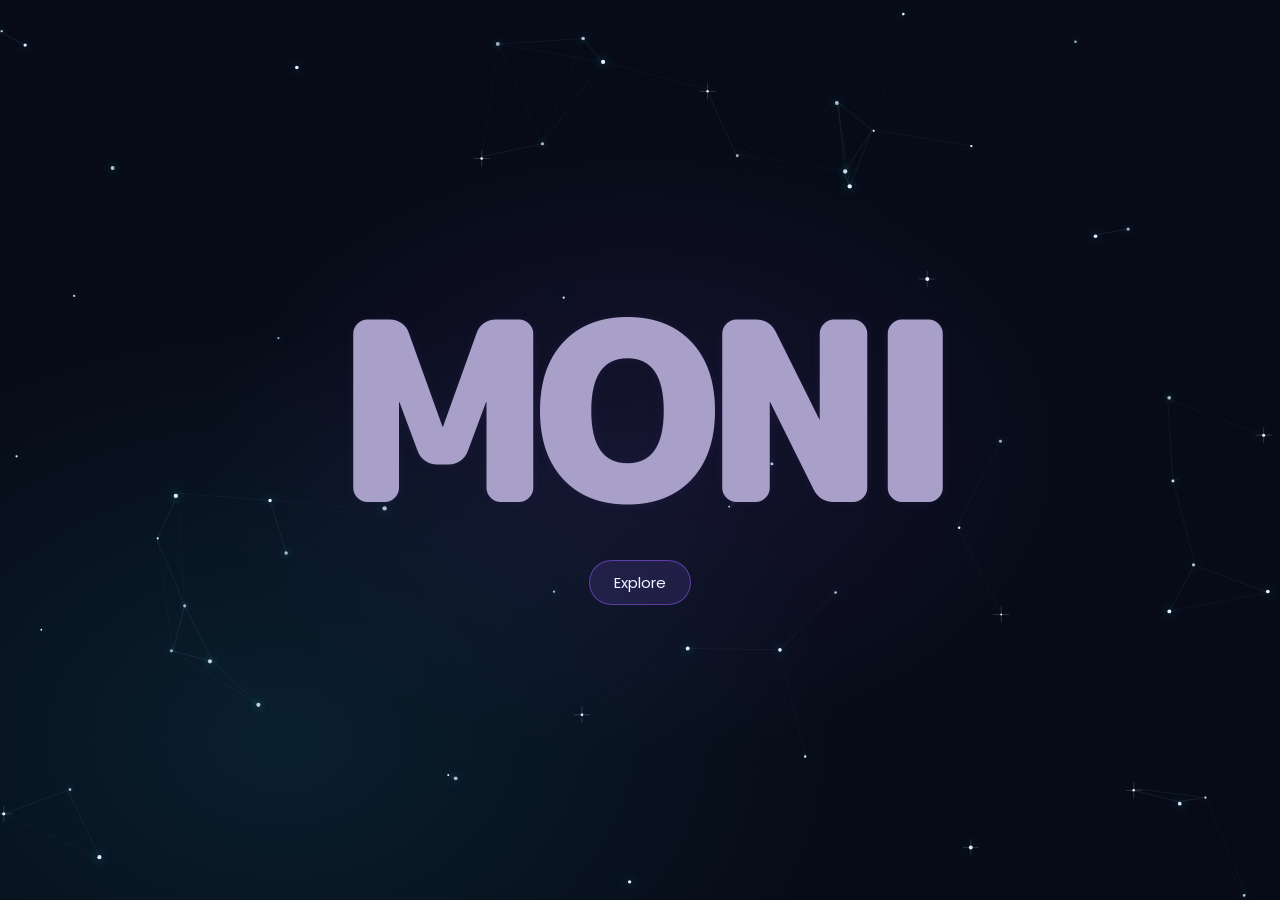
==== commit b198cf8a: "go get the changes" ====
--- a/index.html
+++ b/index.html
@@ -4,15 +4,27 @@
 <head>
   <meta charset="UTF-8">
   <meta name="viewport" content="width=device-width, initial-scale=1.0">
+  <script src="launch.js?v=1"></script>
   <link
     href="https://fonts.googleapis.com/css2?family=Montserrat&amp;family=Poppins:wght@300;400;500;600;700;800;900&amp;display=swap"
     rel="stylesheet">
-  <link rel="stylesheet" href="home.css?v=5">
+  <link
+    href="https://fonts.googleapis.com/css2?family=M+PLUS+Rounded+1c:wght@900&amp;display=swap"
+    rel="stylesheet">
+  <link rel="stylesheet" href="home.css?v=9">
   <title>Choose a Music Category</title>
 </head>
 
 <body>
-  <div class="selection-page">
+  <main class="landing-screen" id="landing-screen">
+    <canvas id="landing-network" class="landing-network" aria-hidden="true"></canvas>
+    <div class="landing-center">
+      <h1 class="landing-wordmark">MONI</h1>
+      <button class="landing-explore" id="landing-explore" type="button">Explore</button>
+    </div>
+  </main>
+
+  <div class="selection-page" id="category-page" hidden>
     <div class="selection-header">
       <h2>Browse by category</h2>
       <p>Select a section to discover more songs.</p>
@@ -39,6 +51,7 @@
       </a>
     </nav>
   </div>
+  <script src="landing.js?v=3"></script>
 </body>
 
 </html>
--- a/home.css
+++ b/home.css
@@ -53,6 +53,74 @@
   backdrop-filter: blur(16px);
 }
 
+.landing-screen[hidden],
+.selection-page[hidden] {
+  display: none;
+}
+
+.landing-screen {
+  position: fixed;
+  inset: 0;
+  z-index: 20;
+  display: grid;
+  place-items: center;
+  overflow: hidden;
+  background:
+    radial-gradient(ellipse at center, rgba(139, 92, 246, 0.11), transparent 48%),
+    radial-gradient(ellipse at 22% 82%, rgba(34, 211, 238, 0.1), transparent 40%),
+    #070b17;
+}
+
+.landing-network {
+  position: absolute;
+  inset: 0;
+  width: 100%;
+  height: 100%;
+  pointer-events: none;
+}
+
+.landing-center {
+  position: relative;
+  z-index: 1;
+  display: grid;
+  justify-items: center;
+  gap: clamp(2rem, 5vh, 4rem);
+  padding: 2rem;
+}
+
+.landing-wordmark {
+  font-family: "M PLUS Rounded 1c", "Poppins", sans-serif;
+  color: #a9a0c9;
+  font-size: clamp(9rem, 25vw, 25rem);
+  font-weight: 900;
+  letter-spacing: -0.075em;
+  line-height: 0.9;
+  text-shadow: 0 0 1.2rem rgba(139, 92, 246, 0.08);
+}
+
+.landing-explore {
+  padding: 1rem 2.4rem;
+  border: 1px solid rgba(139, 92, 246, 0.55);
+  border-radius: 999px;
+  background: rgba(139, 92, 246, 0.14);
+  color: #e9f6ff;
+  font: inherit;
+  font-size: 1.5rem;
+  cursor: pointer;
+  transition: background 0.2s ease, border-color 0.2s ease;
+}
+
+.landing-explore:hover {
+  border-color: rgba(34, 211, 238, 0.8);
+  background: linear-gradient(110deg, rgba(139, 92, 246, 0.36), rgba(34, 211, 238, 0.24));
+  box-shadow: 0 0 2.8rem rgba(139, 92, 246, 0.24);
+}
+
+.landing-explore:focus-visible {
+  outline: 2px solid #9edaff;
+  outline-offset: 4px;
+}
+
 .selection-page::before,
 .selection-page::after {
   content: "";
@@ -109,18 +177,20 @@
   position: relative;
   z-index: 1;
   display: grid;
-  grid-template-columns: repeat(2, minmax(0, 1fr));
-  gap: 2rem;
+  grid-template-columns: 1fr;
+  gap: 1.2rem;
 }
 
 .category-card {
   position: relative;
-  min-height: 18rem;
-  padding: 2.4rem;
-  display: flex;
-  flex-direction: column;
-  justify-content: flex-end;
-  gap: 0.8rem;
+  min-height: 13rem;
+  padding: 1.8rem 2rem;
+  display: grid;
+  grid-template-columns: 4.4rem minmax(0, 1fr) auto;
+  grid-template-rows: auto auto;
+  align-items: center;
+  column-gap: 1.6rem;
+  row-gap: 0.4rem;
   border: 1px solid rgba(148, 163, 184, 0.22);
   border-radius: 2rem;
   background: linear-gradient(145deg, rgba(139, 92, 246, 0.28), rgba(34, 211, 238, 0.12));
@@ -163,6 +233,8 @@
 }
 
 .card-icon {
+  grid-column: 1;
+  grid-row: 1 / 3;
   position: relative;
   z-index: 1;
   display: inline-flex;
@@ -177,6 +249,8 @@
 }
 
 .category-card-title {
+  grid-column: 2;
+  grid-row: 1;
   position: relative;
   z-index: 1;
   font-size: 2.6rem;
@@ -184,6 +258,8 @@
 }
 
 .category-card-description {
+  grid-column: 2;
+  grid-row: 2;
   position: relative;
   z-index: 1;
   color: var(--muted);
@@ -192,6 +268,8 @@
 }
 
 .card-meta {
+  grid-column: 3;
+  grid-row: 1 / 3;
   position: relative;
   z-index: 1;
   align-self: flex-start;
@@ -876,16 +954,28 @@
 
   .category-list {
     grid-template-columns: 1fr;
-    gap: 1.4rem;
+    gap: 1rem;
   }
 
   .category-card {
-    min-height: 13rem;
-    padding: 1.8rem;
+    min-height: 11rem;
+    grid-template-columns: 3.6rem minmax(0, 1fr) auto;
+    column-gap: 1rem;
+    padding: 1.2rem;
   }
 
   .category-card-title {
-    font-size: 2.2rem;
+    font-size: 1.9rem;
+  }
+
+  .category-card-description {
+    font-size: 1.2rem;
+    line-height: 1.35;
+  }
+
+  .card-icon {
+    width: 3.6rem;
+    height: 3.6rem;
   }
 
   .song-list {
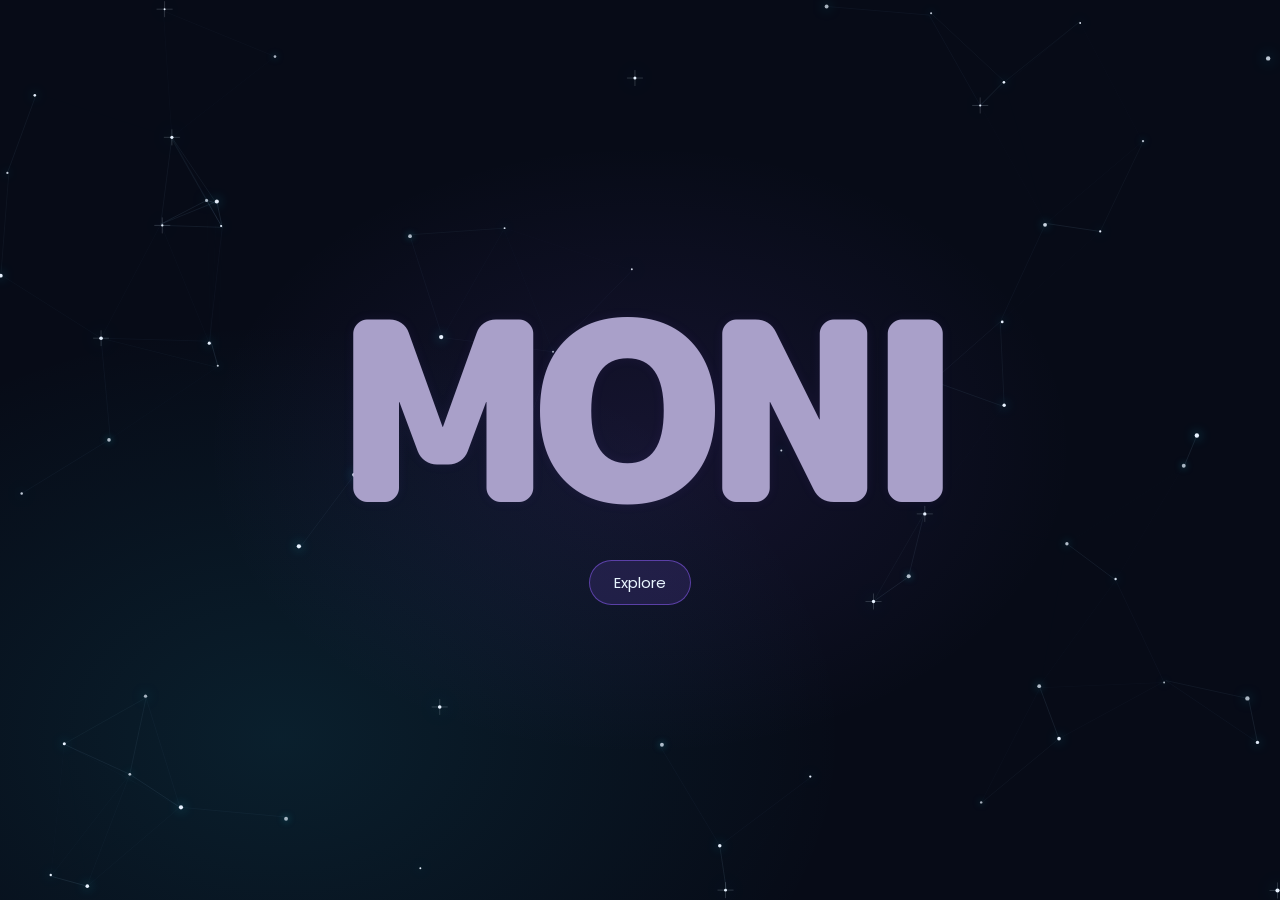
==== commit 74a9adaa: "done the changes" ====
--- a/index.html
+++ b/index.html
@@ -11,7 +11,7 @@
   <link
     href="https://fonts.googleapis.com/css2?family=M+PLUS+Rounded+1c:wght@900&amp;display=swap"
     rel="stylesheet">
-  <link rel="stylesheet" href="home.css?v=9">
+  <link rel="stylesheet" href="home.css?v=10">
   <title>Choose a Music Category</title>
 </head>
 
@@ -49,9 +49,15 @@
         <span class="category-card-description">Warm rhythms, soulful vocals, and vibrant beats.</span>
         <span class="card-meta">12 tracks</span>
       </a>
+      <a class="category-card liked-songs" href="songs.html?category=Liked%20Songs">
+        <span class="card-icon" aria-hidden="true">♥</span>
+        <span class="category-card-title">Liked Songs</span>
+        <span class="category-card-description">Your saved favorites, all in one place.</span>
+        <span class="card-meta" id="liked-song-count">0 songs</span>
+      </a>
     </nav>
   </div>
-  <script src="landing.js?v=3"></script>
+  <script src="landing.js?v=4"></script>
 </body>
 
 </html>
--- a/home.css
+++ b/home.css
@@ -221,6 +221,10 @@
   background: linear-gradient(145deg, rgba(45, 212, 191, 0.2), rgba(14, 165, 233, 0.14));
 }
 
+.category-card.liked-songs {
+  background: linear-gradient(145deg, rgba(236, 72, 153, 0.28), rgba(239, 68, 68, 0.14));
+}
+
 .category-card:hover {
   transform: translateY(-5px);
   border-color: rgba(34, 211, 238, 0.55);
@@ -293,6 +297,16 @@
   display: grid;
   grid-template-columns: repeat(auto-fit, minmax(220px, 1fr));
   gap: 2rem;
+}
+
+.empty-song-list {
+  grid-column: 1 / -1;
+  margin: 0;
+  padding: 2rem;
+  border: 1px dashed rgba(148, 163, 184, 0.3);
+  border-radius: 1.4rem;
+  color: var(--muted);
+  text-align: center;
 }
 
 .song-card {
@@ -663,13 +677,23 @@
   text-shadow: 0 12px 25px rgba(139, 92, 246, 0.35);
 }
 
+.music-container > .heading::after {
+  content: "";
+  display: block;
+  width: 10rem;
+  height: 0.5rem;
+  margin: 1rem auto 0;
+  border-radius: 999px;
+  background: linear-gradient(90deg, var(--accent), var(--accent-2));
+}
+
 .music-container {
   background: linear-gradient(180deg, rgba(15, 23, 42, 0.92), rgba(15, 23, 42, 0.78));
   border: 1px solid rgba(148, 163, 184, 0.2);
   border-radius: 2.2rem;
   box-shadow: 0 28px 55px rgba(15, 23, 42, 0.48);
   padding: 1rem 2rem 1.8rem;
-  margin-top: 7rem;
+  margin-top: 1.5rem;
   display: flex;
   flex-direction: column;
   justify-content: center;
@@ -707,6 +731,7 @@
 }
 
 #music-box,
+.music-container > .heading,
 #music-info,
 #control-box,
 #timer-bar {
@@ -723,6 +748,57 @@
   width: 100%;
   position: relative;
   bottom: 2rem;
+}
+
+.track-details {
+  display: grid;
+  grid-template-columns: 4.6rem minmax(0, 1fr) 4.6rem;
+  align-items: center;
+  gap: 1rem;
+  margin-bottom: 1.3rem;
+}
+
+.track-copy {
+  min-width: 0;
+  text-align: center;
+}
+
+.round-action {
+  display: inline-grid;
+  width: 4.6rem;
+  height: 4.6rem;
+  place-items: center;
+  border: 1px solid rgba(148, 163, 184, 0.2);
+  border-radius: 50%;
+  background: rgba(148, 163, 184, 0.08);
+  color: #f5f7ff;
+  cursor: pointer;
+  transition: color 0.2s ease, background 0.2s ease, border-color 0.2s ease,
+    transform 0.2s ease;
+}
+
+.round-action svg {
+  width: 2.5rem;
+  height: 2.5rem;
+  fill: transparent;
+  stroke: currentColor;
+  stroke-linecap: round;
+  stroke-linejoin: round;
+  stroke-width: 1.8;
+}
+
+.favorite-action.is-favorite {
+  color: #ff6685;
+  background: rgba(244, 114, 182, 0.14);
+}
+
+.favorite-action.is-favorite svg {
+  fill: currentColor;
+}
+
+.track-details-spacer {
+  width: 4.6rem;
+  height: 4.6rem;
 }
 
 #title {
@@ -867,6 +943,39 @@
   -webkit-tap-highlight-color: transparent;
 }
 
+.mode-btn svg {
+  width: 2.5rem;
+  height: 2.5rem;
+  fill: none;
+  stroke: currentColor;
+  stroke-linecap: round;
+  stroke-linejoin: round;
+  stroke-width: 1.8;
+}
+
+.mode-btn {
+  position: relative;
+}
+
+.mode-btn.is-active {
+  color: #4ade80;
+}
+
+.mode-btn[data-repeat-mode="one"]::after {
+  content: "1";
+  position: absolute;
+  top: 0.45rem;
+  right: 0.45rem;
+  display: grid;
+  width: 1.5rem;
+  height: 1.5rem;
+  place-items: center;
+  border-radius: 50%;
+  background: #4ade80;
+  color: #102018;
+  font: 700 1rem/1 Arial, sans-serif;
+}
+
 .btn:focus-visible,
 .special-btn:focus-visible {
   outline: 2px solid #fff;
@@ -1085,6 +1194,206 @@
     padding-top: 1.2rem;
   }
 
+  body.player-page {
+    min-height: 100vh;
+    min-height: 100svh;
+    padding: 0;
+    align-items: stretch;
+  }
+
+  .player-page .player-container {
+    display: flex;
+    flex-direction: column;
+    width: 100%;
+    min-height: 100vh;
+    min-height: 100svh;
+    padding: max(1.2rem, env(safe-area-inset-top)) 1.6rem
+      max(1.2rem, env(safe-area-inset-bottom));
+  }
+
+  .player-page .heading {
+    flex: 0 0 auto;
+  }
+
+  .player-page .music-container {
+    flex: 1 1 auto;
+    min-height: 0;
+    display: grid;
+    grid-template-rows: auto minmax(0, 1fr) auto;
+    align-items: stretch;
+    margin-top: 0;
+    padding: 2.4rem 1.2rem;
+  }
+
+  .player-page .music-container > .heading {
+    align-self: center;
+    margin: 0;
+    font-size: 2.5rem;
+  }
+
+  .player-page .music-container > .heading::after {
+    width: 10rem;
+    height: 0.5rem;
+    margin-top: 0.8rem;
+  }
+
+  .player-page #cover-box {
+    align-self: center;
+    width: min(68%, 44svh, 36rem);
+    max-height: 100%;
+    margin: 0 auto 1.2rem;
+    padding: 2px;
+    border: 0;
+    border-radius: 2.8rem;
+    background: linear-gradient(135deg, #9b4dff, #22d3ee);
+    box-shadow: 0 1.4rem 3.2rem rgba(0, 0, 0, 0.3);
+  }
+
+  .player-page #cover {
+    border-radius: 2.6rem;
+  }
+
+  .player-page #music-box {
+    align-self: end;
+  }
+
+  .player-page #music-info {
+    bottom: 0;
+  }
+
+  .player-page .track-details {
+    grid-template-columns: 4.8rem minmax(0, 1fr) 4.8rem;
+    gap: 0.8rem;
+    margin-bottom: 1.4rem;
+  }
+
+  .player-page .round-action,
+  .player-page .track-details-spacer {
+    width: 4.8rem;
+    height: 4.8rem;
+  }
+
+  .player-page .round-action svg {
+    width: 2.7rem;
+    height: 2.7rem;
+  }
+
+  .player-page #title {
+    font-size: 2.8rem;
+  }
+
+  .player-page #artist {
+    margin-top: 0.5rem;
+    font-size: 1.9rem;
+  }
+
+  .player-page #progress-container {
+    height: 2.8rem;
+    margin: 1.7rem 0 0.8rem;
+  }
+
+  .player-page #progress-container::before,
+  .player-page #progress,
+  .player-page #progress::after {
+    background: linear-gradient(90deg, var(--accent), var(--accent-2));
+  }
+
+  .player-page #progress-container::before {
+    background: rgba(148, 163, 184, 0.22);
+  }
+
+  .player-page #progress {
+    height: 0.8rem;
+    box-shadow: 0 0 1.2rem rgba(34, 211, 238, 0.35);
+  }
+
+  .player-page #progress::after {
+    right: -0.8rem;
+    width: 1.5rem;
+    height: 1.5rem;
+    border: 3px solid #fff;
+    background: var(--accent-2);
+    box-shadow: 0 0 1rem rgba(34, 211, 238, 0.5);
+  }
+
+  .player-page #timer-bar {
+    font-size: 1.7rem;
+  }
+
+  .player-page #control-box {
+    justify-content: space-between;
+    gap: 0.4rem;
+    padding-top: 1.8rem;
+  }
+
+  .player-page #control-box .btn {
+    position: relative;
+    width: 4.8rem;
+    height: 4.8rem;
+    min-width: 4.8rem;
+    min-height: 4.8rem;
+    border-color: rgba(148, 163, 184, 0.18);
+    background: rgba(148, 163, 184, 0.08);
+    font-size: 2rem;
+  }
+
+  .player-page #control-box .mode-btn {
+    border-color: transparent;
+    background: transparent;
+  }
+
+  .player-page #control-box .mode-btn svg {
+    width: 2.5rem;
+    height: 2.5rem;
+  }
+
+  .player-page #control-box .special-btn {
+    width: 7.6rem;
+    height: 7.6rem;
+    min-width: 7.6rem;
+    min-height: 7.6rem;
+    margin: 0;
+    font-size: 2.9rem;
+  }
+
+  @media (max-height: 700px) {
+    .player-page .music-container {
+      padding-top: 1.6rem;
+      padding-bottom: 1.6rem;
+    }
+
+    .player-page #cover-box {
+      width: min(68%, 38svh, 34rem);
+      margin-bottom: 0.8rem;
+    }
+
+    .player-page .track-details {
+      margin-bottom: 0.7rem;
+    }
+
+    .player-page #progress-container {
+      margin-top: 0.8rem;
+    }
+
+    .player-page #control-box {
+      padding-top: 0.8rem;
+    }
+
+    .player-page #control-box .btn {
+      width: 4.4rem;
+      height: 4.4rem;
+      min-width: 4.4rem;
+      min-height: 4.4rem;
+    }
+
+    .player-page #control-box .special-btn {
+      width: 6.8rem;
+      height: 6.8rem;
+      min-width: 6.8rem;
+      min-height: 6.8rem;
+    }
+  }
+
   .songs-view {
     padding-top: 1.6rem;
     padding-bottom: 10rem;
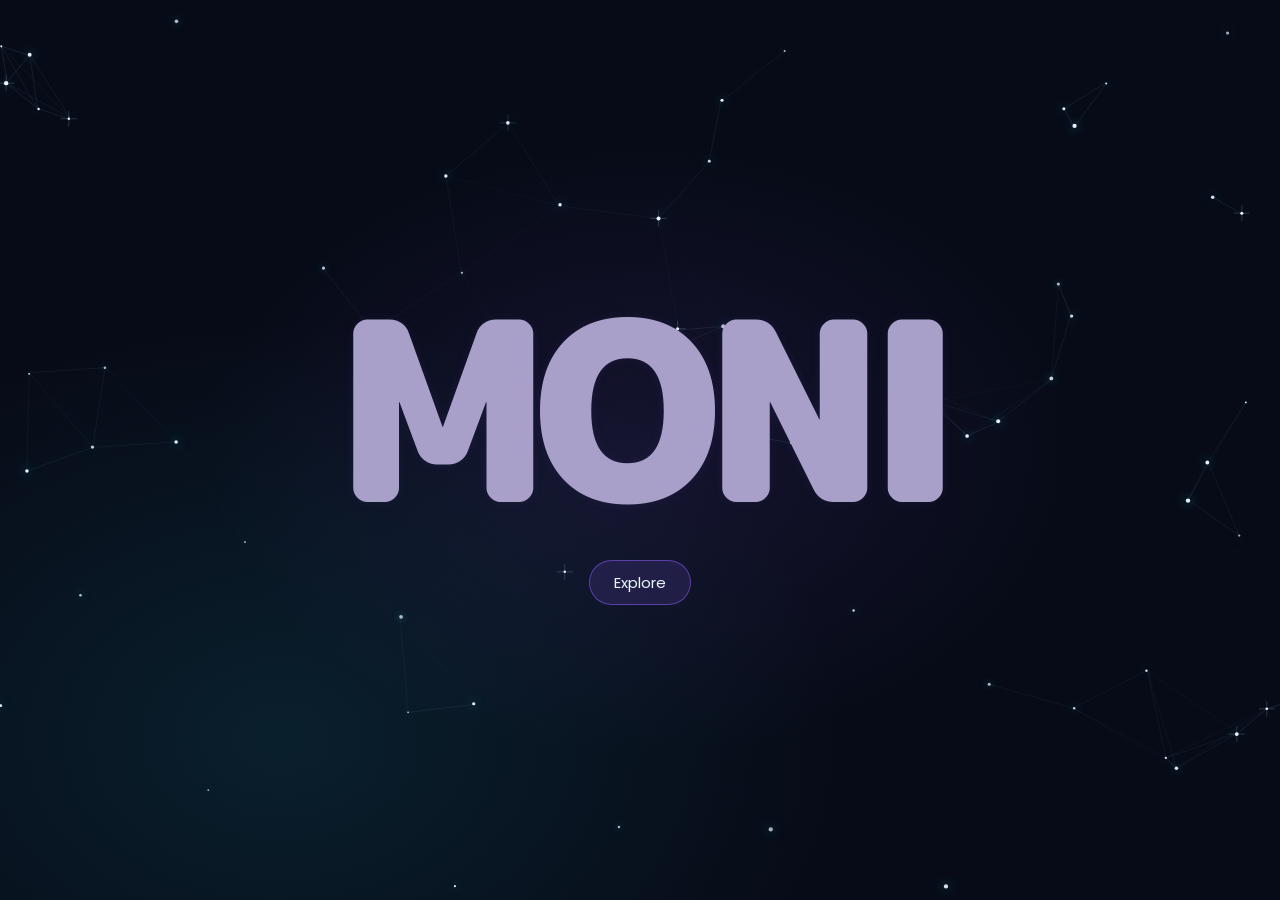
==== commit b3756061: "get the changes" ====
--- a/index.html
+++ b/index.html
@@ -4,13 +4,12 @@
 <head>
   <meta charset="UTF-8">
   <meta name="viewport" content="width=device-width, initial-scale=1.0">
+  <link rel="icon" type="image/png" href="favicon.png?v=1">
   <script src="launch.js?v=1"></script>
   <link
     href="https://fonts.googleapis.com/css2?family=Montserrat&amp;family=Poppins:wght@300;400;500;600;700;800;900&amp;display=swap"
     rel="stylesheet">
-  <link
-    href="https://fonts.googleapis.com/css2?family=M+PLUS+Rounded+1c:wght@900&amp;display=swap"
-    rel="stylesheet">
+  <link href="https://fonts.googleapis.com/css2?family=M+PLUS+Rounded+1c:wght@900&amp;display=swap" rel="stylesheet">
   <link rel="stylesheet" href="home.css?v=10">
   <title>Choose a Music Category</title>
 </head>
--- a/home.css
+++ b/home.css
@@ -583,6 +583,7 @@
   from {
     transform: scaleY(0.5);
   }
+
   to {
     transform: scaleY(2.4);
   }
@@ -677,7 +678,7 @@
   text-shadow: 0 12px 25px rgba(139, 92, 246, 0.35);
 }
 
-.music-container > .heading::after {
+.music-container>.heading::after {
   content: "";
   display: block;
   width: 10rem;
@@ -731,7 +732,7 @@
 }
 
 #music-box,
-.music-container > .heading,
+.music-container>.heading,
 #music-info,
 #control-box,
 #timer-bar {
@@ -1207,8 +1208,7 @@
     width: 100%;
     min-height: 100vh;
     min-height: 100svh;
-    padding: max(1.2rem, env(safe-area-inset-top)) 1.6rem
-      max(1.2rem, env(safe-area-inset-bottom));
+    padding: max(1.2rem, env(safe-area-inset-top)) 1.6rem max(1.2rem, env(safe-area-inset-bottom));
   }
 
   .player-page .heading {
@@ -1225,13 +1225,13 @@
     padding: 2.4rem 1.2rem;
   }
 
-  .player-page .music-container > .heading {
+  .player-page .music-container>.heading {
     align-self: center;
     margin: 0;
     font-size: 2.5rem;
   }
 
-  .player-page .music-container > .heading::after {
+  .player-page .music-container>.heading::after {
     width: 10rem;
     height: 0.5rem;
     margin-top: 0.8rem;
@@ -1459,4 +1459,50 @@
     font-size: 1.2rem;
     margin-bottom: 1rem;
   }
+}
+
+@media (min-width: 760px) {
+  .player-page .player-container {
+    width: min(100rem, 92vw);
+  }
+
+  .player-page .back-link {
+    margin-bottom: 1.2rem;
+  }
+
+  .player-page .music-container {
+    display: grid;
+    grid-template-columns: minmax(0, 1fr) minmax(0, 1fr);
+    grid-template-rows: auto minmax(0, 1fr);
+    grid-template-areas:
+      "heading heading"
+      "cover player";
+    align-items: center;
+    gap: 1rem 3.2rem;
+    margin-top: 0;
+    padding: 2.2rem 3.2rem;
+  }
+
+  .player-page .music-container > .heading {
+    grid-area: heading;
+    margin: 0;
+    font-size: clamp(2.5rem, 3vw, 3.6rem);
+  }
+
+  .player-page #cover-box {
+    grid-area: cover;
+    width: min(100%, 40svh, 40rem);
+    max-width: none;
+    bottom: auto;
+    margin: 0 auto;
+  }
+
+  .player-page #music-box {
+    grid-area: player;
+    align-self: center;
+  }
+
+  .player-page #music-info {
+    bottom: auto;
+  }
 }
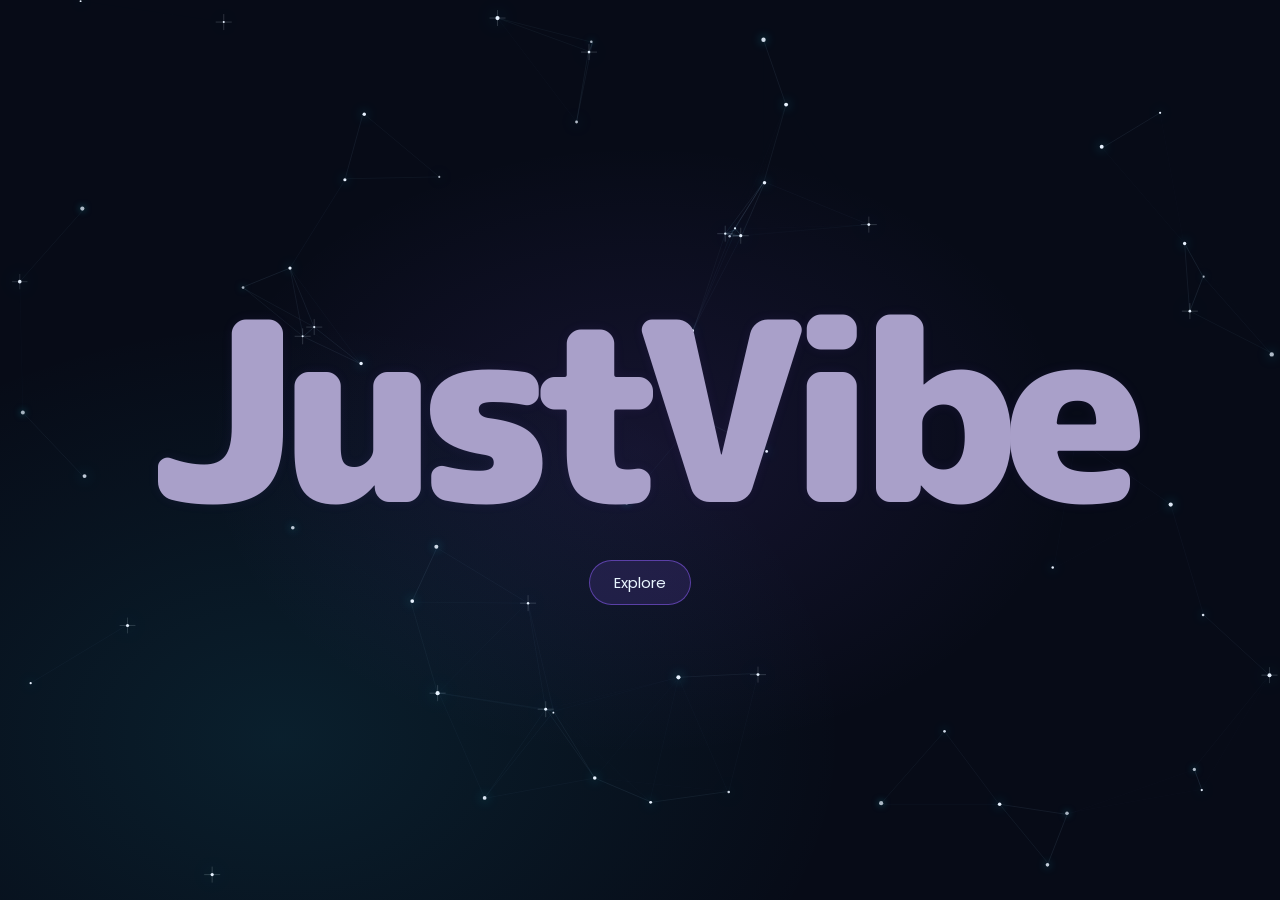
==== commit 94e02319: "done with this song" ====
--- a/index.html
+++ b/index.html
@@ -18,7 +18,7 @@
   <main class="landing-screen" id="landing-screen">
     <canvas id="landing-network" class="landing-network" aria-hidden="true"></canvas>
     <div class="landing-center">
-      <h1 class="landing-wordmark">MONI</h1>
+      <h1 class="landing-wordmark">JustVibe</h1>
       <button class="landing-explore" id="landing-explore" type="button">Explore</button>
     </div>
   </main>
--- a/home.css
+++ b/home.css
@@ -1461,7 +1461,7 @@
   }
 }
 
-@media (min-width: 760px) {
+@media (min-width: 700px) {
   .player-page .player-container {
     width: min(100rem, 92vw);
   }
@@ -1505,4 +1505,24 @@
   .player-page #music-info {
     bottom: auto;
   }
+}
+
+@media (min-width: 700px) and (max-width: 859px) {
+  .player-page #control-box {
+    gap: 0.4rem;
+  }
+
+  .player-page #control-box .btn {
+    width: 4.2rem;
+    height: 4.2rem;
+    min-width: 4.2rem;
+    min-height: 4.2rem;
+  }
+
+  .player-page #control-box .special-btn {
+    width: 6.4rem;
+    height: 6.4rem;
+    min-width: 6.4rem;
+    min-height: 6.4rem;
+  }
 }
